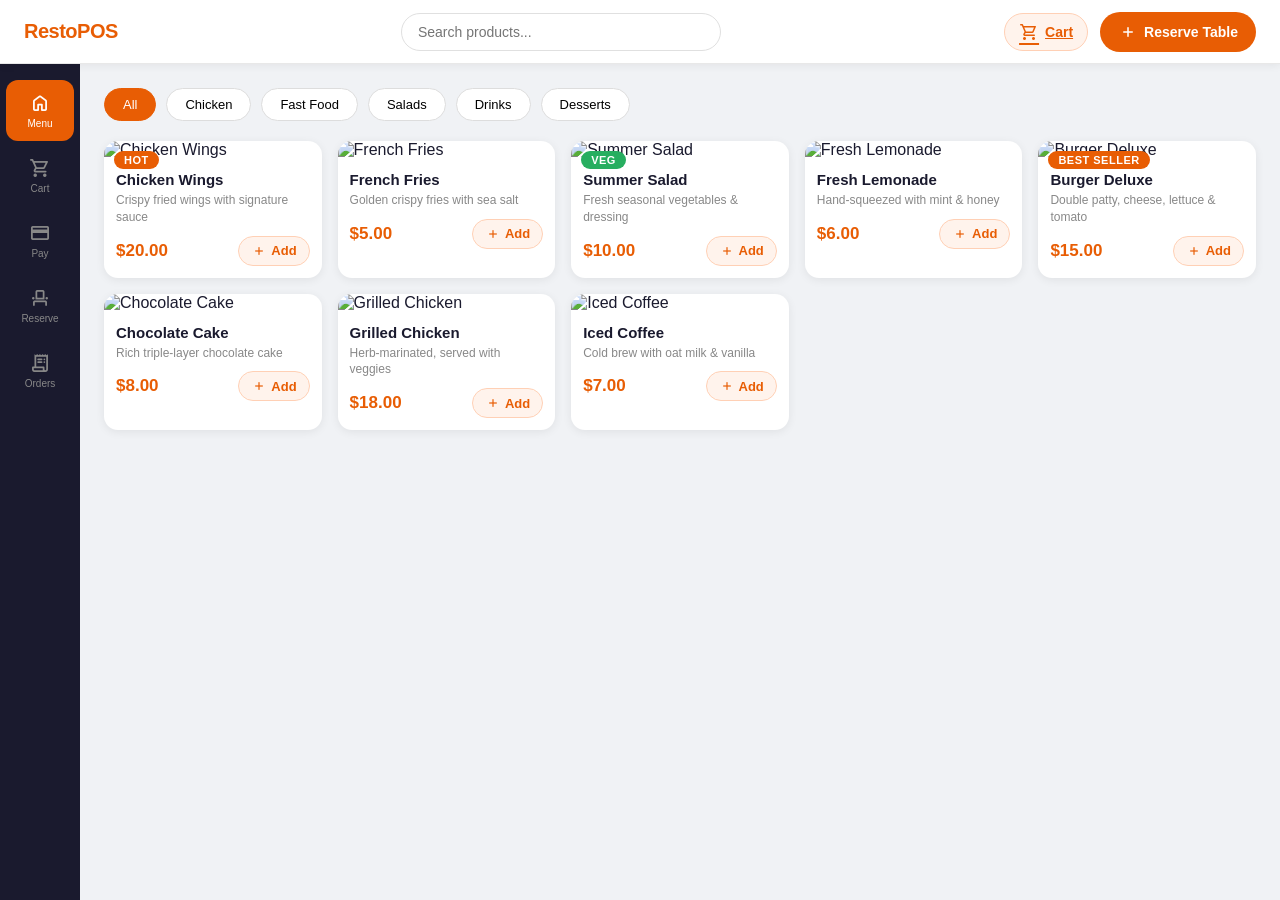
==== index.html @ dd06d880 "news" ====
<!doctype html>
<html lang="en">
  <head>
    <meta charset="UTF-8" />
    <meta name="viewport" content="width=device-width, initial-scale=1.0" />
    <title>RestoPOS — Menu</title>
    <link rel="stylesheet" href="https://fonts.googleapis.com/css2?family=Material+Symbols+Rounded:opsz,wght,FILL,GRAD@20..48,100..700,0..1,-50..200" />
    <link rel="stylesheet" href="kerak.css" />
  </head>
  <body>

    <!-- MODAL CHECKBOX -->
    <input type="checkbox" id="modal-toggle" class="modal-check" />

    <!-- HEADER -->
    <header class="header">
      <div class="header-left">
        <span class="logo">RestoPOS</span>
      </div>
      <input class="search" type="text" placeholder="Search products..." oninput="filterProducts(this.value)" />
      <div class="header-right">
        <a href="cart.html" class="btn-icon">
          <span class="material-symbols-rounded">shopping_cart</span>
          Cart
        </a>
        <label for="modal-toggle" class="btn-primary">
          <span class="material-symbols-rounded">add</span> Reserve Table
        </label>
      </div>
    </header>

    <!-- LAYOUT -->
    <div class="layout">

      <!-- SIDEBAR -->
      <nav class="sidebar">
        <a href="index.html" class="nav-item active" title="Menu">
          <span class="material-symbols-rounded">home</span>
          <small>Menu</small>
        </a>
        <a href="cart.html" class="nav-item" title="Cart">
          <span class="material-symbols-rounded">shopping_cart</span>
          <small>Cart</small>
        </a>
        <a href="checkout.html" class="nav-item" title="Checkout">
          <span class="material-symbols-rounded">credit_card</span>
          <small>Pay</small>
        </a>
        <a href="reservation.html" class="nav-item" title="Reservation">
          <span class="material-symbols-rounded">event_seat</span>
          <small>Reserve</small>
        </a>
        <a href="orders.html" class="nav-item" title="Orders">
          <span class="material-symbols-rounded">receipt_long</span>
          <small>Orders</small>
        </a>
      </nav>

      <!-- MAIN -->
      <main class="main-content">

        <div class="categories">
          <button class="cat-btn active" onclick="filterCategory('all', this)">All</button>
          <button class="cat-btn" onclick="filterCategory('chicken', this)">Chicken</button>
          <button class="cat-btn" onclick="filterCategory('fast-food', this)">Fast Food</button>
          <button class="cat-btn" onclick="filterCategory('salad', this)">Salads</button>
          <button class="cat-btn" onclick="filterCategory('drinks', this)">Drinks</button>
          <button class="cat-btn" onclick="filterCategory('dessert', this)">Desserts</button>
        </div>

        <div class="products" id="product-grid">

          <div class="card" data-cat="chicken" data-name="Chicken Wings">
            <div class="card-badge">Hot</div>
            <img src="https://images.unsplash.com/photo-1567620832903-9fc6debc209f?w=400&h=250&fit=crop" alt="Chicken Wings" />
            <div class="card-body">
              <h3>Chicken Wings</h3>
              <p class="desc">Crispy fried wings with signature sauce</p>
              <div class="card-footer">
                <span class="price">$20.00</span>
                <a href="cart.html" class="btn-add">
                  <span class="material-symbols-rounded">add</span> Add
                </a>
              </div>
            </div>
          </div>

          <div class="card" data-cat="fast-food" data-name="French Fries">
            <img src="https://images.unsplash.com/photo-1573080496219-bb080dd4f877?w=400&h=250&fit=crop" alt="French Fries" />
            <div class="card-body">
              <h3>French Fries</h3>
              <p class="desc">Golden crispy fries with sea salt</p>
              <div class="card-footer">
                <span class="price">$5.00</span>
                <a href="cart.html" class="btn-add">
                  <span class="material-symbols-rounded">add</span> Add
                </a>
              </div>
            </div>
          </div>

          <div class="card" data-cat="salad" data-name="Summer Salad">
            <div class="card-badge veg">Veg</div>
            <img src="https://images.unsplash.com/photo-1512621776951-a57141f2eefd?w=400&h=250&fit=crop" alt="Summer Salad" />
            <div class="card-body">
              <h3>Summer Salad</h3>
              <p class="desc">Fresh seasonal vegetables & dressing</p>
              <div class="card-footer">
                <span class="price">$10.00</span>
                <a href="cart.html" class="btn-add">
                  <span class="material-symbols-rounded">add</span> Add
                </a>
              </div>
            </div>
          </div>

          <div class="card" data-cat="drinks" data-name="Fresh Lemonade">
            <img src="https://images.unsplash.com/photo-1621263764928-df1444c5e859?w=400&h=250&fit=crop" alt="Fresh Lemonade" />
            <div class="card-body">
              <h3>Fresh Lemonade</h3>
              <p class="desc">Hand-squeezed with mint & honey</p>
              <div class="card-footer">
                <span class="price">$6.00</span>
                <a href="cart.html" class="btn-add">
                  <span class="material-symbols-rounded">add</span> Add
                </a>
              </div>
            </div>
          </div>

          <div class="card" data-cat="fast-food" data-name="Burger Deluxe">
            <div class="card-badge">Best Seller</div>
            <img src="https://images.unsplash.com/photo-1568901346375-23c9450c58cd?w=400&h=250&fit=crop" alt="Burger Deluxe" />
            <div class="card-body">
              <h3>Burger Deluxe</h3>
              <p class="desc">Double patty, cheese, lettuce & tomato</p>
              <div class="card-footer">
                <span class="price">$15.00</span>
                <a href="cart.html" class="btn-add">
                  <span class="material-symbols-rounded">add</span> Add
                </a>
              </div>
            </div>
          </div>

          <div class="card" data-cat="dessert" data-name="Chocolate Cake">
            <img src="https://images.unsplash.com/photo-1578985545062-69928b1d9587?w=400&h=250&fit=crop" alt="Chocolate Cake" />
            <div class="card-body">
              <h3>Chocolate Cake</h3>
              <p class="desc">Rich triple-layer chocolate cake</p>
              <div class="card-footer">
                <span class="price">$8.00</span>
                <a href="cart.html" class="btn-add">
                  <span class="material-symbols-rounded">add</span> Add
                </a>
              </div>
            </div>
          </div>

          <div class="card" data-cat="chicken" data-name="Grilled Chicken">
            <img src="https://images.unsplash.com/photo-1598103442097-8b74394b95c3?w=400&h=250&fit=crop" alt="Grilled Chicken" />
            <div class="card-body">
              <h3>Grilled Chicken</h3>
              <p class="desc">Herb-marinated, served with veggies</p>
              <div class="card-footer">
                <span class="price">$18.00</span>
                <a href="cart.html" class="btn-add">
                  <span class="material-symbols-rounded">add</span> Add
                </a>
              </div>
            </div>
          </div>

          <div class="card" data-cat="drinks" data-name="Iced Coffee">
            <img src="https://images.unsplash.com/photo-1461023058943-07fcbe16d735?w=400&h=250&fit=crop" alt="Iced Coffee" />
            <div class="card-body">
              <h3>Iced Coffee</h3>
              <p class="desc">Cold brew with oat milk & vanilla</p>
              <div class="card-footer">
                <span class="price">$7.00</span>
                <a href="cart.html" class="btn-add">
                  <span class="material-symbols-rounded">add</span> Add
                </a>
              </div>
            </div>
          </div>

        </div>
      </main>
    </div>

    <!-- MODAL -->
    <div class="modal-overlay">
      <div class="modal">
        <label for="modal-toggle" class="modal-close">
          <span class="material-symbols-rounded">close</span>
        </label>
        <h2>Quick Reservation</h2>
        <p class="muted">Fill in details to reserve a table</p>
        <input type="text" class="input-field" placeholder="Your name" />
        <input type="tel" class="input-field" placeholder="Phone number" />
        <div class="row-2">
          <div><input type="date" class="input-field" /></div>
          <div><input type="time" class="input-field" /></div>
        </div>
        <input type="number" class="input-field" placeholder="Number of guests" min="1" />
        <label for="modal-toggle" class="btn-primary full confirm-btn">
          <span class="material-symbols-rounded">check_circle</span> Confirm
        </label>
      </div>
      <label for="modal-toggle" class="modal-backdrop"></label>
    </div>

    <script src="menu.js"></script>
  </body>
</html>
---- kerak.css ----
/* ═══════════════════════════════════════════════
   RESTOPOS — STYLESHEET
   ═══════════════════════════════════════════════ */

* {
  margin: 0;
  padding: 0;
  box-sizing: border-box;
  font-family: 'Segoe UI', Arial, sans-serif;
}

body {
  background: #f0f2f5;
  color: #1a1a2e;
}

/* ─── MATERIAL ICONS size helper ─── */
.material-symbols-rounded {
  font-size: 20px;
  vertical-align: middle;
}

/* ─── HEADER ─── */
.header {
  height: 64px;
  background: #fff;
  display: flex;
  align-items: center;
  justify-content: space-between;
  padding: 0 24px;
  border-bottom: 1px solid #e8e8e8;
  position: sticky;
  top: 0;
  z-index: 100;
  box-shadow: 0 2px 8px rgba(0,0,0,.06);
}

.logo {
  font-size: 20px;
  font-weight: 700;
  color: #e85d04;
  letter-spacing: -0.5px;
  text-decoration: none;
}

.search {
  width: 320px;
  padding: 10px 16px;
  border: 1.5px solid #e0e0e0;
  border-radius: 24px;
  font-size: 14px;
  outline: none;
  transition: border-color .2s;
}
.search:focus { border-color: #e85d04; }

.header-right { display: flex; align-items: center; gap: 12px; }

/* ─── BUTTONS ─── */
.btn-primary {
  background: #e85d04;
  color: #fff;
  border: none;
  padding: 10px 18px;
  border-radius: 24px;
  font-size: 14px;
  font-weight: 600;
  cursor: pointer;
  display: inline-flex;
  align-items: center;
  gap: 6px;
  transition: background .2s, transform .1s;
  text-decoration: none;
}
.btn-primary:hover { background: #c94d00; transform: translateY(-1px); }
.btn-primary.full {
  width: 100%;
  border-radius: 10px;
  padding: 14px;
  font-size: 15px;
  margin-top: 16px;
  justify-content: center;
}

.btn-icon {
  background: #fff3ec;
  color: #e85d04;
  border: 1.5px solid #ffd0b5;
  padding: 8px 14px;
  border-radius: 24px;
  font-size: 14px;
  font-weight: 600;
  cursor: pointer;
  display: inline-flex;
  align-items: center;
  gap: 6px;
}

.btn-ghost {
  background: none;
  border: 1.5px solid #ddd;
  color: #888;
  padding: 8px 14px;
  border-radius: 8px;
  cursor: pointer;
  font-size: 13px;
  display: inline-flex;
  align-items: center;
  gap: 4px;
}
.btn-ghost:hover { border-color: #e85d04; color: #e85d04; }

/* ─── BADGE ─── */
.badge {
  background: #e85d04;
  color: #fff;
  border-radius: 50%;
  width: 20px;
  height: 20px;
  font-size: 11px;
  display: inline-flex;
  align-items: center;
  justify-content: center;
  font-weight: 700;
}

/* ─── LAYOUT ─── */
.layout {
  display: flex;
  height: calc(100vh - 64px);
  overflow: hidden;
}

/* ─── SIDEBAR ─── */
.sidebar {
  width: 80px;
  background: #1a1a2e;
  display: flex;
  flex-direction: column;
  align-items: center;
  padding-top: 16px;
  gap: 4px;
  flex-shrink: 0;
}

.nav-item {
  display: flex;
  flex-direction: column;
  align-items: center;
  gap: 4px;
  padding: 12px 8px;
  width: 68px;
  border-radius: 12px;
  cursor: pointer;
  color: #888;
  text-decoration: none;
  transition: background .2s, color .2s;
}
.nav-item .material-symbols-rounded { font-size: 22px; }
.nav-item small { font-size: 10px; }
.nav-item:hover { background: #2e2e4a; color: #fff; }
.nav-item.active { background: #e85d04; color: #fff; }

/* ─── MAIN CONTENT ─── */
.main-content { flex: 1; overflow-y: auto; padding: 24px; }

.page-header {
  display: flex;
  align-items: center;
  justify-content: space-between;
  margin-bottom: 20px;
}
.page-header h2 {
  font-size: 22px;
  font-weight: 700;
  display: flex;
  align-items: center;
  gap: 8px;
}
.page-header h2 .material-symbols-rounded { font-size: 24px; color: #e85d04; }

/* ─── CATEGORY TABS ─── */
.categories {
  display: flex;
  gap: 10px;
  margin-bottom: 20px;
  flex-wrap: wrap;
}

.cat-btn {
  padding: 8px 18px;
  border: 1.5px solid #ddd;
  background: #fff;
  border-radius: 24px;
  font-size: 13px;
  font-weight: 500;
  cursor: pointer;
  transition: all .2s;
}
.cat-btn:hover { border-color: #e85d04; color: #e85d04; }
.cat-btn.active { background: #e85d04; color: #fff; border-color: #e85d04; }

/* ─── PRODUCT GRID ─── */
.products {
  display: grid;
  grid-template-columns: repeat(auto-fill, minmax(210px, 1fr));
  gap: 16px;
}

.card {
  background: #fff;
  border-radius: 14px;
  overflow: hidden;
  box-shadow: 0 2px 10px rgba(0,0,0,.07);
  transition: transform .2s, box-shadow .2s;
  position: relative;
}
.card:hover { transform: translateY(-4px); box-shadow: 0 8px 24px rgba(0,0,0,.12); }

.card-badge {
  position: absolute;
  top: 10px;
  left: 10px;
  background: #e85d04;
  color: #fff;
  font-size: 11px;
  font-weight: 700;
  padding: 3px 10px;
  border-radius: 20px;
  text-transform: uppercase;
  letter-spacing: 0.5px;
}
.card-badge.veg { background: #27ae60; }

.card img {
  width: 100%;
  height: 150px;
  object-fit: cover;
}

.card-body { padding: 12px; }
.card-body h3 { font-size: 15px; font-weight: 600; margin-bottom: 4px; }
.desc { font-size: 12px; color: #888; margin-bottom: 10px; line-height: 1.4; }

.card-footer {
  display: flex;
  align-items: center;
  justify-content: space-between;
}

.price { font-size: 17px; font-weight: 700; color: #e85d04; }

.btn-add {
  background: #fff3ec;
  color: #e85d04;
  border: 1.5px solid #ffd0b5;
  padding: 6px 12px;
  border-radius: 20px;
  font-size: 13px;
  font-weight: 600;
  cursor: pointer;
  display: inline-flex;
  align-items: center;
  gap: 4px;
  text-decoration: none;
  transition: all .2s;
}
.btn-add .material-symbols-rounded { font-size: 16px; }
.btn-add:hover { background: #e85d04; color: #fff; border-color: #e85d04; }

/* ─── CART PAGE ─── */
.cart-container { display: flex; gap: 24px; align-items: flex-start; }
.cart-items { flex: 1; display: flex; flex-direction: column; gap: 12px; }

.cart-row {
  background: #fff;
  border-radius: 14px;
  padding: 14px;
  display: flex;
  align-items: center;
  gap: 16px;
  box-shadow: 0 1px 6px rgba(0,0,0,.06);
  transition: box-shadow .2s;
}
.cart-row:hover { box-shadow: 0 4px 16px rgba(0,0,0,.10); }

.cart-img {
  width: 80px;
  height: 80px;
  border-radius: 10px;
  object-fit: cover;
  flex-shrink: 0;
}

.cart-info {
  flex: 1;
  display: flex;
  flex-direction: column;
  gap: 3px;
  min-width: 0;
}
.cart-row-name { font-weight: 700; font-size: 15px; color: #1a1a2e; }
.cart-row-desc  { font-size: 12px; color: #aaa; white-space: nowrap; overflow: hidden; text-overflow: ellipsis; }
.cart-unit      { font-size: 12px; color: #e85d04; font-weight: 600; }

.cart-row-price { color: #e85d04; font-weight: 700; font-size: 17px; min-width: 64px; text-align: right; flex-shrink: 0; }

.qty-control { display: flex; align-items: center; gap: 8px; flex-shrink: 0; }
.qty-btn {
  width: 30px;
  height: 30px;
  border-radius: 50%;
  border: 1.5px solid #e0e0e0;
  background: #fff;
  font-size: 16px;
  font-weight: 700;
  cursor: pointer;
  display: flex;
  align-items: center;
  justify-content: center;
  transition: all .2s;
}
.qty-btn:hover { background: #e85d04; color: #fff; border-color: #e85d04; }
.qty-num { min-width: 22px; text-align: center; font-weight: 700; font-size: 15px; }

.cart-summary {
  width: 280px;
  background: #fff;
  border-radius: 14px;
  padding: 20px;
  box-shadow: 0 2px 10px rgba(0,0,0,.07);
  position: sticky;
  top: 0;
  flex-shrink: 0;
  display: flex;
  flex-direction: column;
  gap: 4px;
}
.cart-summary h3 { font-size: 16px; font-weight: 700; margin-bottom: 8px; }

.full-ghost {
  width: 100%;
  justify-content: center;
  margin-top: 8px;
  border-radius: 10px;
  padding: 12px;
}

.summary-row {
  display: flex;
  justify-content: space-between;
  padding: 8px 0;
  font-size: 14px;
  color: #555;
}
.summary-row.total {
  font-size: 17px;
  font-weight: 700;
  color: #1a1a2e;
  border-top: 2px solid #f0f0f0;
  margin-top: 8px;
  padding-top: 12px;
}

.empty-state {
  display: flex;
  flex-direction: column;
  align-items: center;
  gap: 12px;
  padding: 60px 20px;
  color: #ccc;
}
.empty-icon { font-size: 56px !important; }
.empty-state p { font-size: 16px; color: #aaa; }

/* ─── CHECKOUT ─── */
.checkout-container { display: flex; gap: 24px; align-items: flex-start; }
.checkout-left { flex: 1; }
.checkout-right { width: 380px; flex-shrink: 0; }

.section-card {
  background: #fff;
  border-radius: 14px;
  padding: 20px 24px;
  box-shadow: 0 2px 10px rgba(0,0,0,.07);
}
.section-card h3 { font-size: 16px; font-weight: 700; margin-bottom: 16px; }

.divider { border: none; border-top: 1.5px solid #f0f0f0; margin: 16px 0; }

/* ─── PAYMENT — CSS-only radio switch ─── */
.pay-radio { display: none; }

.payment-methods {
  display: flex;
  gap: 10px;
  margin-bottom: 20px;
  flex-wrap: wrap;
}

.pay-option {
  flex: 1;
  display: flex;
  flex-direction: column;
  align-items: center;
  gap: 6px;
  padding: 14px 8px;
  border: 2px solid #e0e0e0;
  border-radius: 12px;
  cursor: pointer;
  transition: all .2s;
  min-width: 80px;
}
.pay-option .material-symbols-rounded { font-size: 26px; color: #aaa; }
.pay-option span:last-child { font-size: 12px; font-weight: 600; color: #888; }

/* Radio checked → label aktiv */
#pay-cash:checked ~ .payment-methods label[for="pay-cash"],
#pay-card:checked ~ .payment-methods label[for="pay-card"],
#pay-qr:checked   ~ .payment-methods label[for="pay-qr"] {
  border-color: #e85d04;
  background: #fff3ec;
}
#pay-cash:checked ~ .payment-methods label[for="pay-cash"] .material-symbols-rounded,
#pay-card:checked ~ .payment-methods label[for="pay-card"] .material-symbols-rounded,
#pay-qr:checked   ~ .payment-methods label[for="pay-qr"]   .material-symbols-rounded {
  color: #e85d04;
}
#pay-cash:checked ~ .payment-methods label[for="pay-cash"] span:last-child,
#pay-card:checked ~ .payment-methods label[for="pay-card"] span:last-child,
#pay-qr:checked   ~ .payment-methods label[for="pay-qr"]   span:last-child {
  color: #e85d04;
}

/* Panels — faqat checked bo'lganda ko'rinadigan panel */
.panels { position: relative; }
.pay-panel { display: none; }

#pay-cash:checked ~ .panels .cash-panel { display: block; }
#pay-card:checked ~ .panels .card-panel { display: block; }
#pay-qr:checked   ~ .panels .qr-panel   { display: block; }

.pay-panel label {
  font-size: 13px;
  color: #555;
  display: block;
  margin-bottom: 6px;
  margin-top: 12px;
}

.input-field {
  width: 100%;
  padding: 11px 14px;
  border: 1.5px solid #e0e0e0;
  border-radius: 10px;
  font-size: 14px;
  outline: none;
  transition: border-color .2s;
  margin-bottom: 4px;
  background: #fafafa;
}
.input-field:focus { border-color: #e85d04; background: #fff; }
textarea.input-field { resize: vertical; min-height: 80px; }

.row-2 { display: flex; gap: 12px; }
.row-2 > div { flex: 1; }

.change-display {
  margin-top: 10px;
  padding: 10px 14px;
  background: #eafaf1;
  border-radius: 8px;
  font-weight: 600;
  color: #27ae60;
  font-size: 14px;
  display: none;
}

.qr-box {
  display: flex;
  flex-direction: column;
  align-items: center;
  gap: 12px;
  padding: 24px;
}
.qr-icon { font-size: 96px !important; color: #1a1a2e; }

.btn-pay { background: #27ae60; margin-top: 20px; }
.btn-pay:hover { background: #1e8449; }

/* ─── RESERVATION ─── */
.res-container { display: flex; gap: 24px; align-items: flex-start; }

.table-map {
  flex: 1;
  background: #fff;
  border-radius: 14px;
  padding: 20px 24px;
  box-shadow: 0 2px 10px rgba(0,0,0,.07);
}
.table-map h3 { font-size: 16px; font-weight: 700; margin-bottom: 16px; }

.tables-grid {
  display: grid;
  grid-template-columns: repeat(4, 1fr);
  gap: 12px;
  margin-bottom: 16px;
}

.table-item {
  display: flex;
  flex-direction: column;
  align-items: center;
  gap: 4px;
  padding: 16px 8px;
  border-radius: 12px;
  border: 2px solid #e0e0e0;
  font-size: 13px;
  font-weight: 600;
  transition: all .2s;
}
.table-item .material-symbols-rounded { font-size: 26px; }
.table-item.available { background: #eafaf1; border-color: #a9dfbf; color: #1e8449; cursor: pointer; }
.table-item.available:hover { background: #27ae60; color: #fff; border-color: #27ae60; }
.table-item.occupied { background: #fdecea; border-color: #f5a6a0; color: #c0392b; cursor: not-allowed; }
.table-item.reserved { background: #fef9e7; border-color: #f9e08d; color: #d4a017; cursor: not-allowed; }
.table-item.selected { background: #e85d04; color: #fff; border-color: #e85d04; }
.table-item small { font-size: 10px; font-weight: 400; }

.legend { display: flex; gap: 14px; flex-wrap: wrap; margin-top: 8px; }
.leg { font-size: 12px; padding: 3px 10px; border-radius: 20px; }
.leg.available { background: #eafaf1; color: #1e8449; }
.leg.occupied { background: #fdecea; color: #c0392b; }
.leg.reserved { background: #fef9e7; color: #d4a017; }
.leg.selected { background: #e85d04; color: #fff; }

.res-form { width: 360px; flex-shrink: 0; }
.res-form label { font-size: 13px; color: #555; display: block; margin-bottom: 5px; margin-top: 12px; }

.selected-info {
  background: #fff3ec;
  border: 1.5px solid #ffd0b5;
  border-radius: 8px;
  padding: 10px 14px;
  font-size: 13px;
  font-weight: 600;
  color: #e85d04;
  margin-bottom: 8px;
  display: flex;
  align-items: center;
  gap: 6px;
}

/* ─── ORDERS ─── */
.orders-list { display: flex; flex-direction: column; gap: 12px; }

.order-card {
  background: #fff;
  border-radius: 12px;
  padding: 16px 20px;
  box-shadow: 0 1px 6px rgba(0,0,0,.06);
  border-left: 4px solid #ccc;
}
.order-card.done   { border-left-color: #27ae60; }
.order-card.cooking { border-left-color: #e85d04; }
.order-card.pending { border-left-color: #f0b429; }

.order-head {
  display: flex;
  align-items: center;
  gap: 12px;
  margin-bottom: 6px;
}
.order-id { font-weight: 700; font-size: 15px; }
.order-time { margin-left: auto; font-size: 13px; color: #888; }

.order-status {
  font-size: 11px;
  font-weight: 700;
  padding: 3px 10px;
  border-radius: 20px;
  text-transform: uppercase;
}
.order-status.done    { background: #eafaf1; color: #27ae60; }
.order-status.cooking { background: #fff3ec; color: #e85d04; }
.order-status.pending { background: #fef9e7; color: #d4a017; }

.order-detail { font-size: 13px; color: #555; margin-bottom: 6px; }
.order-total  { font-size: 16px; font-weight: 700; color: #e85d04; }

/* ═══════════════════════════════════════════════
   MODAL — CSS checkbox trick
   #modal-toggle:checked ~ .modal-overlay
   ═══════════════════════════════════════════════ */
.modal-check { display: none; }

.modal-overlay {
  display: none;
  position: fixed;
  inset: 0;
  z-index: 200;
  align-items: center;
  justify-content: center;
}

/* checkbox checked bo'lsa overlay ko'rinadi */
.modal-check:checked ~ .modal-overlay {
  display: flex;
}

.modal-backdrop {
  position: fixed;
  inset: 0;
  background: rgba(0,0,0,.5);
  cursor: pointer;
  z-index: 1;
}

.modal {
  background: #fff;
  border-radius: 18px;
  padding: 32px;
  width: 420px;
  max-width: 95vw;
  position: relative;
  z-index: 2;
  display: flex;
  flex-direction: column;
  gap: 10px;
  box-shadow: 0 24px 60px rgba(0,0,0,.2);
}
.modal h2 { font-size: 20px; font-weight: 700; }

.modal-close {
  position: absolute;
  top: 14px;
  right: 14px;
  background: #f0f0f0;
  border: none;
  width: 32px;
  height: 32px;
  border-radius: 50%;
  cursor: pointer;
  display: flex;
  align-items: center;
  justify-content: center;
  color: #555;
  transition: background .2s;
}
.modal-close:hover { background: #e0e0e0; }
.modal-close .material-symbols-rounded { font-size: 18px; }

.confirm-btn { cursor: pointer; }

/* ─── TOAST ─── */
.toast {
  position: fixed;
  bottom: 30px;
  right: 30px;
  background: #1a1a2e;
  color: #fff;
  padding: 14px 24px;
  border-radius: 12px;
  font-size: 14px;
  font-weight: 500;
  opacity: 0;
  transform: translateY(20px);
  transition: all .3s;
  z-index: 300;
  pointer-events: none;
  display: flex;
  align-items: center;
  gap: 8px;
}
.toast.show { opacity: 1; transform: translateY(0); }

/* ─── UTILS ─── */
.muted { color: #aaa; font-size: 13px; }
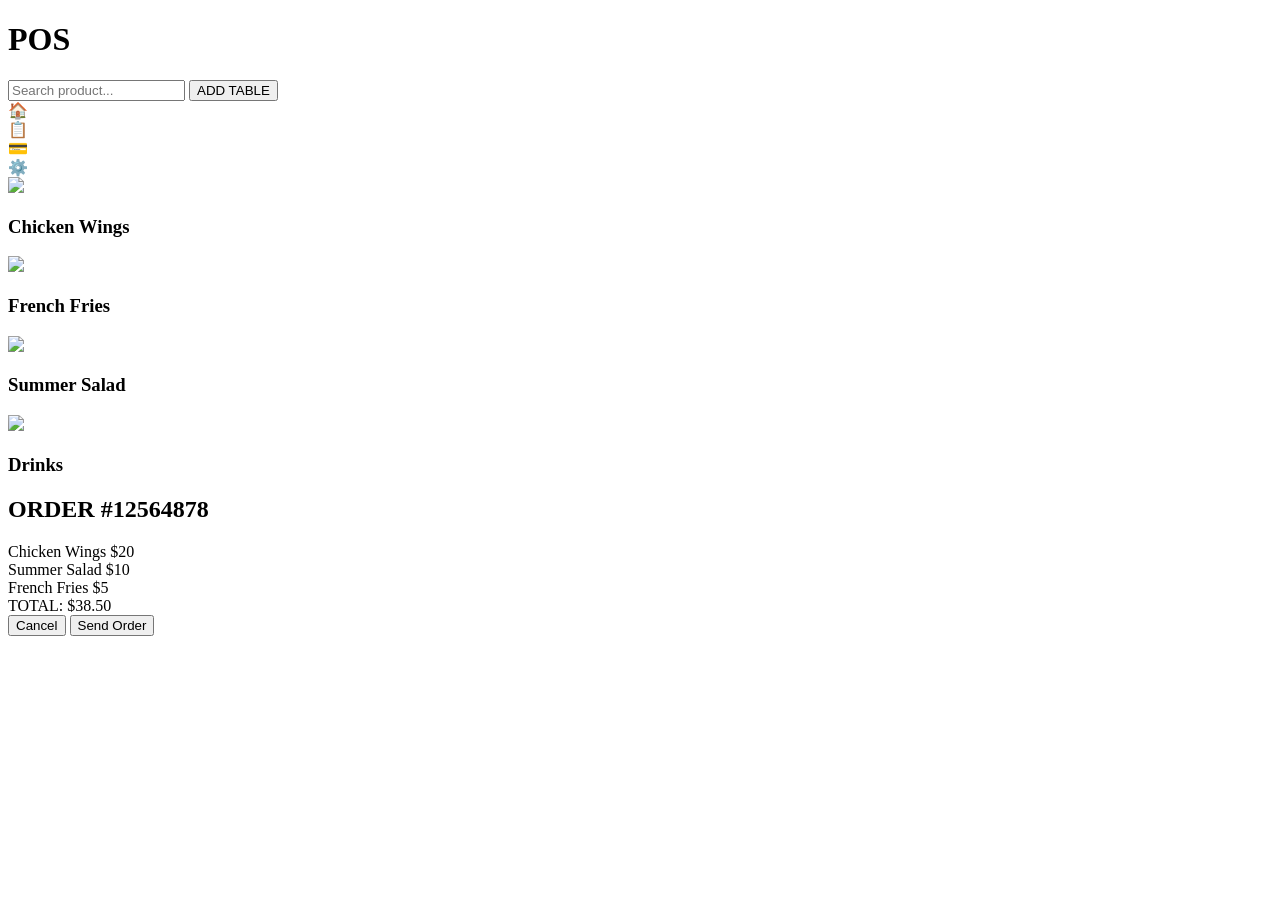
==== commit dad07eea: "statrt" ====
--- a/index.html
+++ b/index.html
@@ -3,214 +3,78 @@
   <head>
     <meta charset="UTF-8" />
     <meta name="viewport" content="width=device-width, initial-scale=1.0" />
-    <title>RestoPOS — Menu</title>
-    <link rel="stylesheet" href="https://fonts.googleapis.com/css2?family=Material+Symbols+Rounded:opsz,wght,FILL,GRAD@20..48,100..700,0..1,-50..200" />
-    <link rel="stylesheet" href="kerak.css" />
+    <title>POS System</title>
   </head>
   <body>
+    <div class="header">
+      <h1>POS</h1>
+      <input class="search" type="text" placeholder="Search product..." />
+      <button>ADD TABLE</button>
+    </div>
 
-    <!-- MODAL CHECKBOX -->
-    <input type="checkbox" id="modal-toggle" class="modal-check" />
+    <div class="container">
+      <div class="sidebar">
+        <div>🏠</div>
+        <div>📋</div>
+        <div>💳</div>
+        <div>⚙️</div>
+      </div>
 
-    <!-- HEADER -->
-    <header class="header">
-      <div class="header-left">
-        <span class="logo">RestoPOS</span>
-      </div>
-      <input class="search" type="text" placeholder="Search products..." oninput="filterProducts(this.value)" />
-      <div class="header-right">
-        <a href="cart.html" class="btn-icon">
-          <span class="material-symbols-rounded">shopping_cart</span>
-          Cart
-        </a>
-        <label for="modal-toggle" class="btn-primary">
-          <span class="material-symbols-rounded">add</span> Reserve Table
-        </label>
-      </div>
-    </header>
-
-    <!-- LAYOUT -->
-    <div class="layout">
-
-      <!-- SIDEBAR -->
-      <nav class="sidebar">
-        <a href="index.html" class="nav-item active" title="Menu">
-          <span class="material-symbols-rounded">home</span>
-          <small>Menu</small>
-        </a>
-        <a href="cart.html" class="nav-item" title="Cart">
-          <span class="material-symbols-rounded">shopping_cart</span>
-          <small>Cart</small>
-        </a>
-        <a href="checkout.html" class="nav-item" title="Checkout">
-          <span class="material-symbols-rounded">credit_card</span>
-          <small>Pay</small>
-        </a>
-        <a href="reservation.html" class="nav-item" title="Reservation">
-          <span class="material-symbols-rounded">event_seat</span>
-          <small>Reserve</small>
-        </a>
-        <a href="orders.html" class="nav-item" title="Orders">
-          <span class="material-symbols-rounded">receipt_long</span>
-          <small>Orders</small>
-        </a>
-      </nav>
-
-      <!-- MAIN -->
-      <main class="main-content">
-
-        <div class="categories">
-          <button class="cat-btn active" onclick="filterCategory('all', this)">All</button>
-          <button class="cat-btn" onclick="filterCategory('chicken', this)">Chicken</button>
-          <button class="cat-btn" onclick="filterCategory('fast-food', this)">Fast Food</button>
-          <button class="cat-btn" onclick="filterCategory('salad', this)">Salads</button>
-          <button class="cat-btn" onclick="filterCategory('drinks', this)">Drinks</button>
-          <button class="cat-btn" onclick="filterCategory('dessert', this)">Desserts</button>
+      <div class="products">
+        <div class="card">
+          <img
+            src="https://encrypted-tbn0.gstatic.com/images?q=tbn:ANd9GcQ2waVV5Tnme9GvJ9ke0M9fp_7yR71vVE5J-w&s"
+          />
+          <h3>Chicken Wings</h3>
         </div>
 
-        <div class="products" id="product-grid">
+        <div class="card">
+          <img
+            src="https://encrypted-tbn0.gstatic.com/images?q=tbn:ANd9GcTIUzERgVNoFDB8gpKrOOxmu50m-gAy1Ph-_A&s"
+          />
+          <h3>French Fries</h3>
+        </div>
 
-          <div class="card" data-cat="chicken" data-name="Chicken Wings">
-            <div class="card-badge">Hot</div>
-            <img src="https://images.unsplash.com/photo-1567620832903-9fc6debc209f?w=400&h=250&fit=crop" alt="Chicken Wings" />
-            <div class="card-body">
-              <h3>Chicken Wings</h3>
-              <p class="desc">Crispy fried wings with signature sauce</p>
-              <div class="card-footer">
-                <span class="price">$20.00</span>
-                <a href="cart.html" class="btn-add">
-                  <span class="material-symbols-rounded">add</span> Add
-                </a>
-              </div>
-            </div>
-          </div>
+        <div class="card">
+          <img
+            src="https://encrypted-tbn0.gstatic.com/images?q=tbn:ANd9GcRwXG4_aOt1el-YURQwHon-g3N5L0yzN6fgTQ&s"
+          />
+          <h3>Summer Salad</h3>
+        </div>
 
-          <div class="card" data-cat="fast-food" data-name="French Fries">
-            <img src="https://images.unsplash.com/photo-1573080496219-bb080dd4f877?w=400&h=250&fit=crop" alt="French Fries" />
-            <div class="card-body">
-              <h3>French Fries</h3>
-              <p class="desc">Golden crispy fries with sea salt</p>
-              <div class="card-footer">
-                <span class="price">$5.00</span>
-                <a href="cart.html" class="btn-add">
-                  <span class="material-symbols-rounded">add</span> Add
-                </a>
-              </div>
-            </div>
-          </div>
+        <div class="card">
+          <img
+            src="https://encrypted-tbn0.gstatic.com/images?q=tbn:ANd9GcTdKH5M4uTb5vafz6R2YXfF7eo3aWDx5B0cBg&s"
+          />
+          <h3>Drinks</h3>
+        </div>
+      </div>
 
-          <div class="card" data-cat="salad" data-name="Summer Salad">
-            <div class="card-badge veg">Veg</div>
-            <img src="https://images.unsplash.com/photo-1512621776951-a57141f2eefd?w=400&h=250&fit=crop" alt="Summer Salad" />
-            <div class="card-body">
-              <h3>Summer Salad</h3>
-              <p class="desc">Fresh seasonal vegetables & dressing</p>
-              <div class="card-footer">
-                <span class="price">$10.00</span>
-                <a href="cart.html" class="btn-add">
-                  <span class="material-symbols-rounded">add</span> Add
-                </a>
-              </div>
-            </div>
-          </div>
+      <div class="order">
+        <h2>ORDER #12564878</h2>
 
-          <div class="card" data-cat="drinks" data-name="Fresh Lemonade">
-            <img src="https://images.unsplash.com/photo-1621263764928-df1444c5e859?w=400&h=250&fit=crop" alt="Fresh Lemonade" />
-            <div class="card-body">
-              <h3>Fresh Lemonade</h3>
-              <p class="desc">Hand-squeezed with mint & honey</p>
-              <div class="card-footer">
-                <span class="price">$6.00</span>
-                <a href="cart.html" class="btn-add">
-                  <span class="material-symbols-rounded">add</span> Add
-                </a>
-              </div>
-            </div>
-          </div>
+        <div class="item">
+          <span>Chicken Wings</span>
+          <span>$20</span>
+        </div>
 
-          <div class="card" data-cat="fast-food" data-name="Burger Deluxe">
-            <div class="card-badge">Best Seller</div>
-            <img src="https://images.unsplash.com/photo-1568901346375-23c9450c58cd?w=400&h=250&fit=crop" alt="Burger Deluxe" />
-            <div class="card-body">
-              <h3>Burger Deluxe</h3>
-              <p class="desc">Double patty, cheese, lettuce & tomato</p>
-              <div class="card-footer">
-                <span class="price">$15.00</span>
-                <a href="cart.html" class="btn-add">
-                  <span class="material-symbols-rounded">add</span> Add
-                </a>
-              </div>
-            </div>
-          </div>
+        <div class="item">
+          <span>Summer Salad</span>
+          <span>$10</span>
+        </div>
 
-          <div class="card" data-cat="dessert" data-name="Chocolate Cake">
-            <img src="https://images.unsplash.com/photo-1578985545062-69928b1d9587?w=400&h=250&fit=crop" alt="Chocolate Cake" />
-            <div class="card-body">
-              <h3>Chocolate Cake</h3>
-              <p class="desc">Rich triple-layer chocolate cake</p>
-              <div class="card-footer">
-                <span class="price">$8.00</span>
-                <a href="cart.html" class="btn-add">
-                  <span class="material-symbols-rounded">add</span> Add
-                </a>
-              </div>
-            </div>
-          </div>
+        <div class="item">
+          <span>French Fries</span>
+          <span>$5</span>
+        </div>
 
-          <div class="card" data-cat="chicken" data-name="Grilled Chicken">
-            <img src="https://images.unsplash.com/photo-1598103442097-8b74394b95c3?w=400&h=250&fit=crop" alt="Grilled Chicken" />
-            <div class="card-body">
-              <h3>Grilled Chicken</h3>
-              <p class="desc">Herb-marinated, served with veggies</p>
-              <div class="card-footer">
-                <span class="price">$18.00</span>
-                <a href="cart.html" class="btn-add">
-                  <span class="material-symbols-rounded">add</span> Add
-                </a>
-              </div>
-            </div>
-          </div>
+        <div class="total">TOTAL: $38.50</div>
 
-          <div class="card" data-cat="drinks" data-name="Iced Coffee">
-            <img src="https://images.unsplash.com/photo-1461023058943-07fcbe16d735?w=400&h=250&fit=crop" alt="Iced Coffee" />
-            <div class="card-body">
-              <h3>Iced Coffee</h3>
-              <p class="desc">Cold brew with oat milk & vanilla</p>
-              <div class="card-footer">
-                <span class="price">$7.00</span>
-                <a href="cart.html" class="btn-add">
-                  <span class="material-symbols-rounded">add</span> Add
-                </a>
-              </div>
-            </div>
-          </div>
-
+        <div class="buttons">
+          <button class="cancel">Cancel</button>
+          <button class="send">Send Order</button>
         </div>
-      </main>
+      </div>
     </div>
-
-    <!-- MODAL -->
-    <div class="modal-overlay">
-      <div class="modal">
-        <label for="modal-toggle" class="modal-close">
-          <span class="material-symbols-rounded">close</span>
-        </label>
-        <h2>Quick Reservation</h2>
-        <p class="muted">Fill in details to reserve a table</p>
-        <input type="text" class="input-field" placeholder="Your name" />
-        <input type="tel" class="input-field" placeholder="Phone number" />
-        <div class="row-2">
-          <div><input type="date" class="input-field" /></div>
-          <div><input type="time" class="input-field" /></div>
-        </div>
-        <input type="number" class="input-field" placeholder="Number of guests" min="1" />
-        <label for="modal-toggle" class="btn-primary full confirm-btn">
-          <span class="material-symbols-rounded">check_circle</span> Confirm
-        </label>
-      </div>
-      <label for="modal-toggle" class="modal-backdrop"></label>
-    </div>
-
-    <script src="menu.js"></script>
   </body>
 </html>
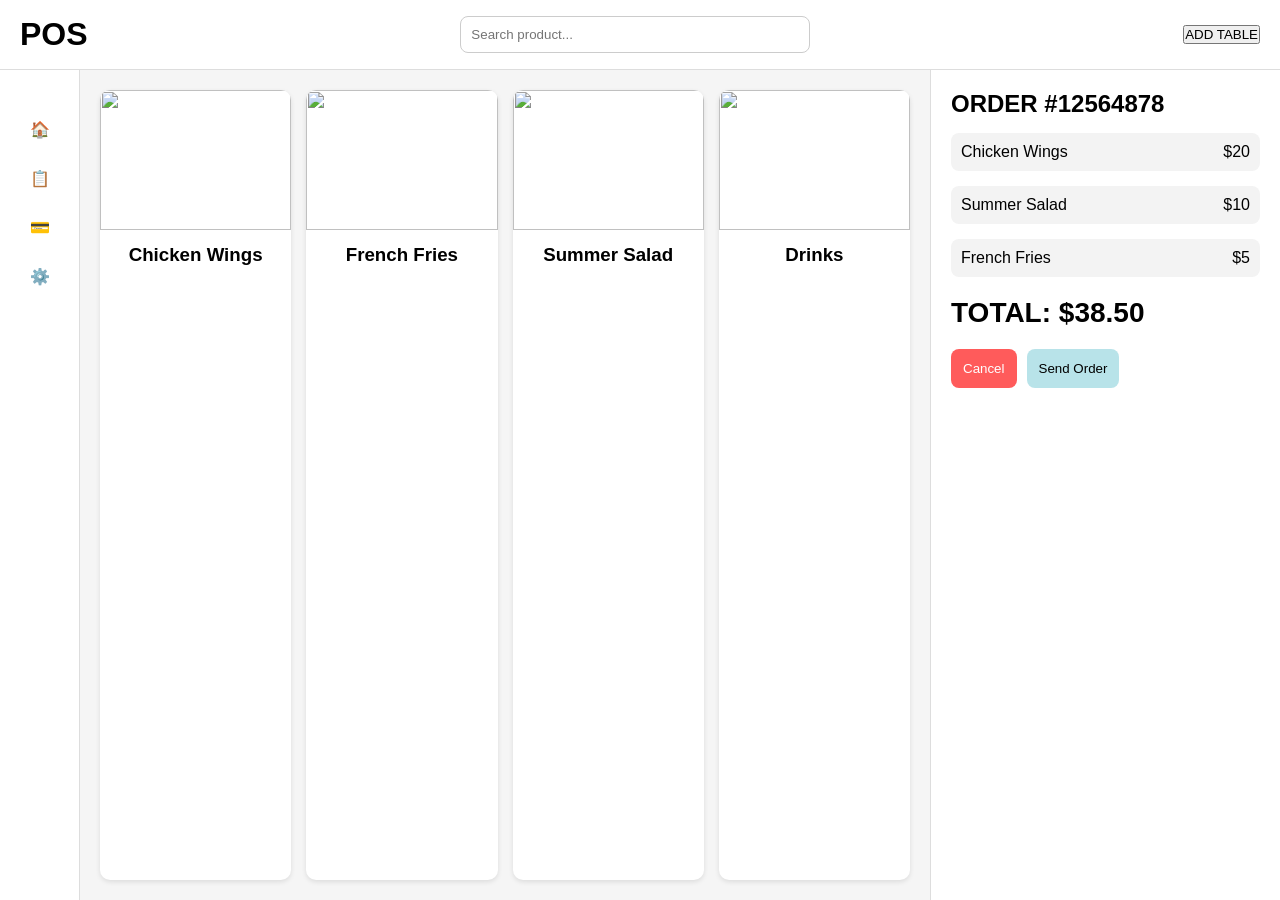
==== commit 1d66634d: "push" ====
--- a/index.html
+++ b/index.html
@@ -4,6 +4,7 @@
     <meta charset="UTF-8" />
     <meta name="viewport" content="width=device-width, initial-scale=1.0" />
     <title>POS System</title>
+    <link rel="stylesheet" href="kerak.css">
   </head>
   <body>
     <div class="header">
--- a/kerak.css
+++ b/kerak.css
@@ -0,0 +1,114 @@
+
+*{
+    margin:0;
+    padding:0;
+    box-sizing:border-box;
+    font-family:Arial,sans-serif;
+}
+
+body{
+    background:#f5f5f5;
+}
+
+.header{
+    height:70px;
+    background:white;
+    display:flex;
+    justify-content:space-between;
+    align-items:center;
+    padding:0 20px;
+    border-bottom:1px solid #ddd;
+}
+
+.search{
+    width:350px;
+    padding:10px;
+    border:1px solid #ccc;
+    border-radius:8px;
+}
+
+.container{
+    display:flex;
+}
+
+.sidebar{
+    width:80px;
+    background:white;
+    height:calc(100vh - 70px);
+    border-right:1px solid #ddd;
+    padding-top:20px;
+    text-align:center;
+}
+
+.sidebar div{
+    margin:30px 0;
+}
+
+.products{
+    flex:1;
+    padding:20px;
+    display:grid;
+    grid-template-columns:repeat(4,1fr);
+    gap:15px;
+}
+
+.card{
+    background:white;
+    border-radius:10px;
+    overflow:hidden;
+    box-shadow:0 2px 5px rgba(0,0,0,.1);
+}
+
+.card img{
+    width:100%;
+    height:140px;
+    object-fit:cover;
+}
+
+.card h3{
+    text-align:center;
+    padding:10px;
+}
+
+.order{
+    width:350px;
+    background:white;
+    padding:20px;
+    border-left:1px solid #ddd;
+}
+
+.item{
+    display:flex;
+    justify-content:space-between;
+    margin:15px 0;
+    padding:10px;
+    background:#f3f3f3;
+    border-radius:8px;
+}
+
+.total{
+    margin-top:20px;
+    font-size:28px;
+    font-weight:bold;
+}
+
+.buttons{
+    margin-top:20px;
+    display:flex;
+    gap:10px;
+}
+
+.cancel{
+    background:#ff5b5b;
+    color:white;
+    border:none;
+    padding:12px;
+    border-radius:8px;
+}
+
+.send{
+    background:#b8e3e9;
+    border:none;
+    padding:12px;
+    border-radius:8px;
+}
